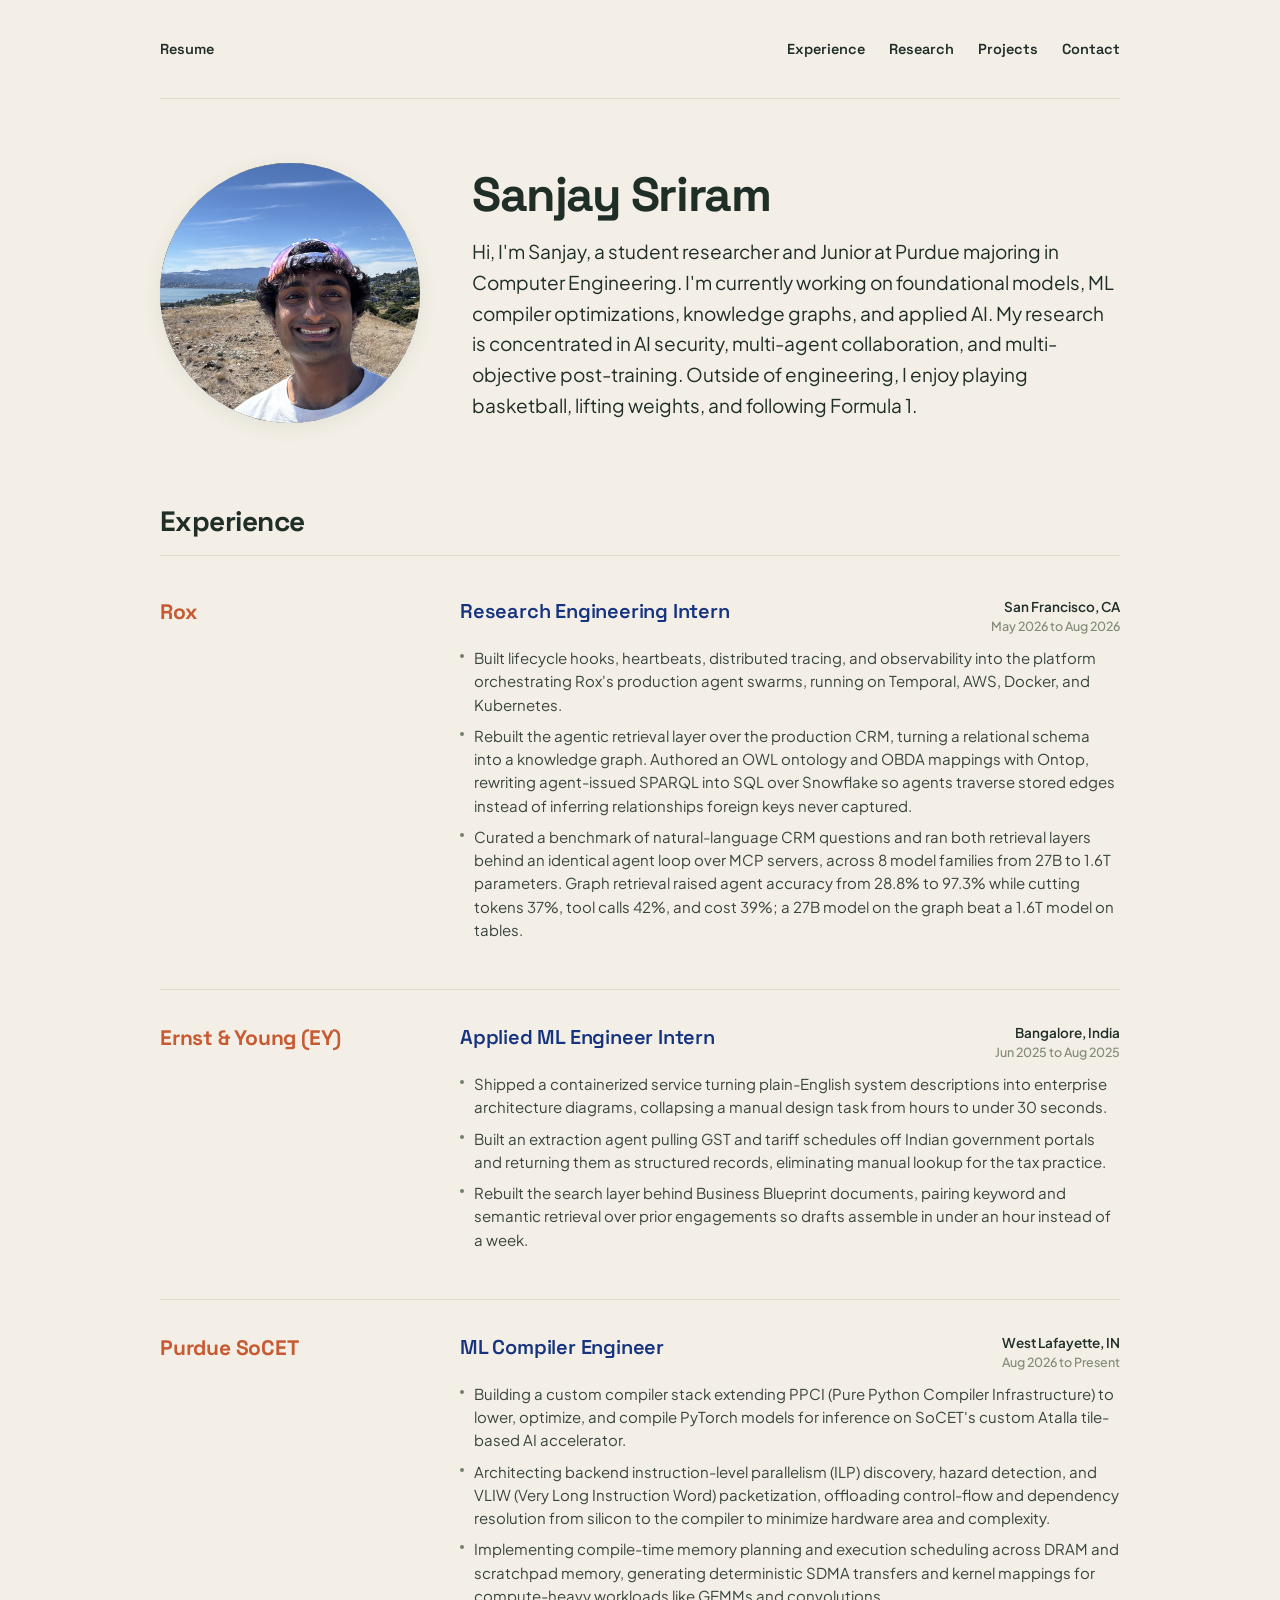
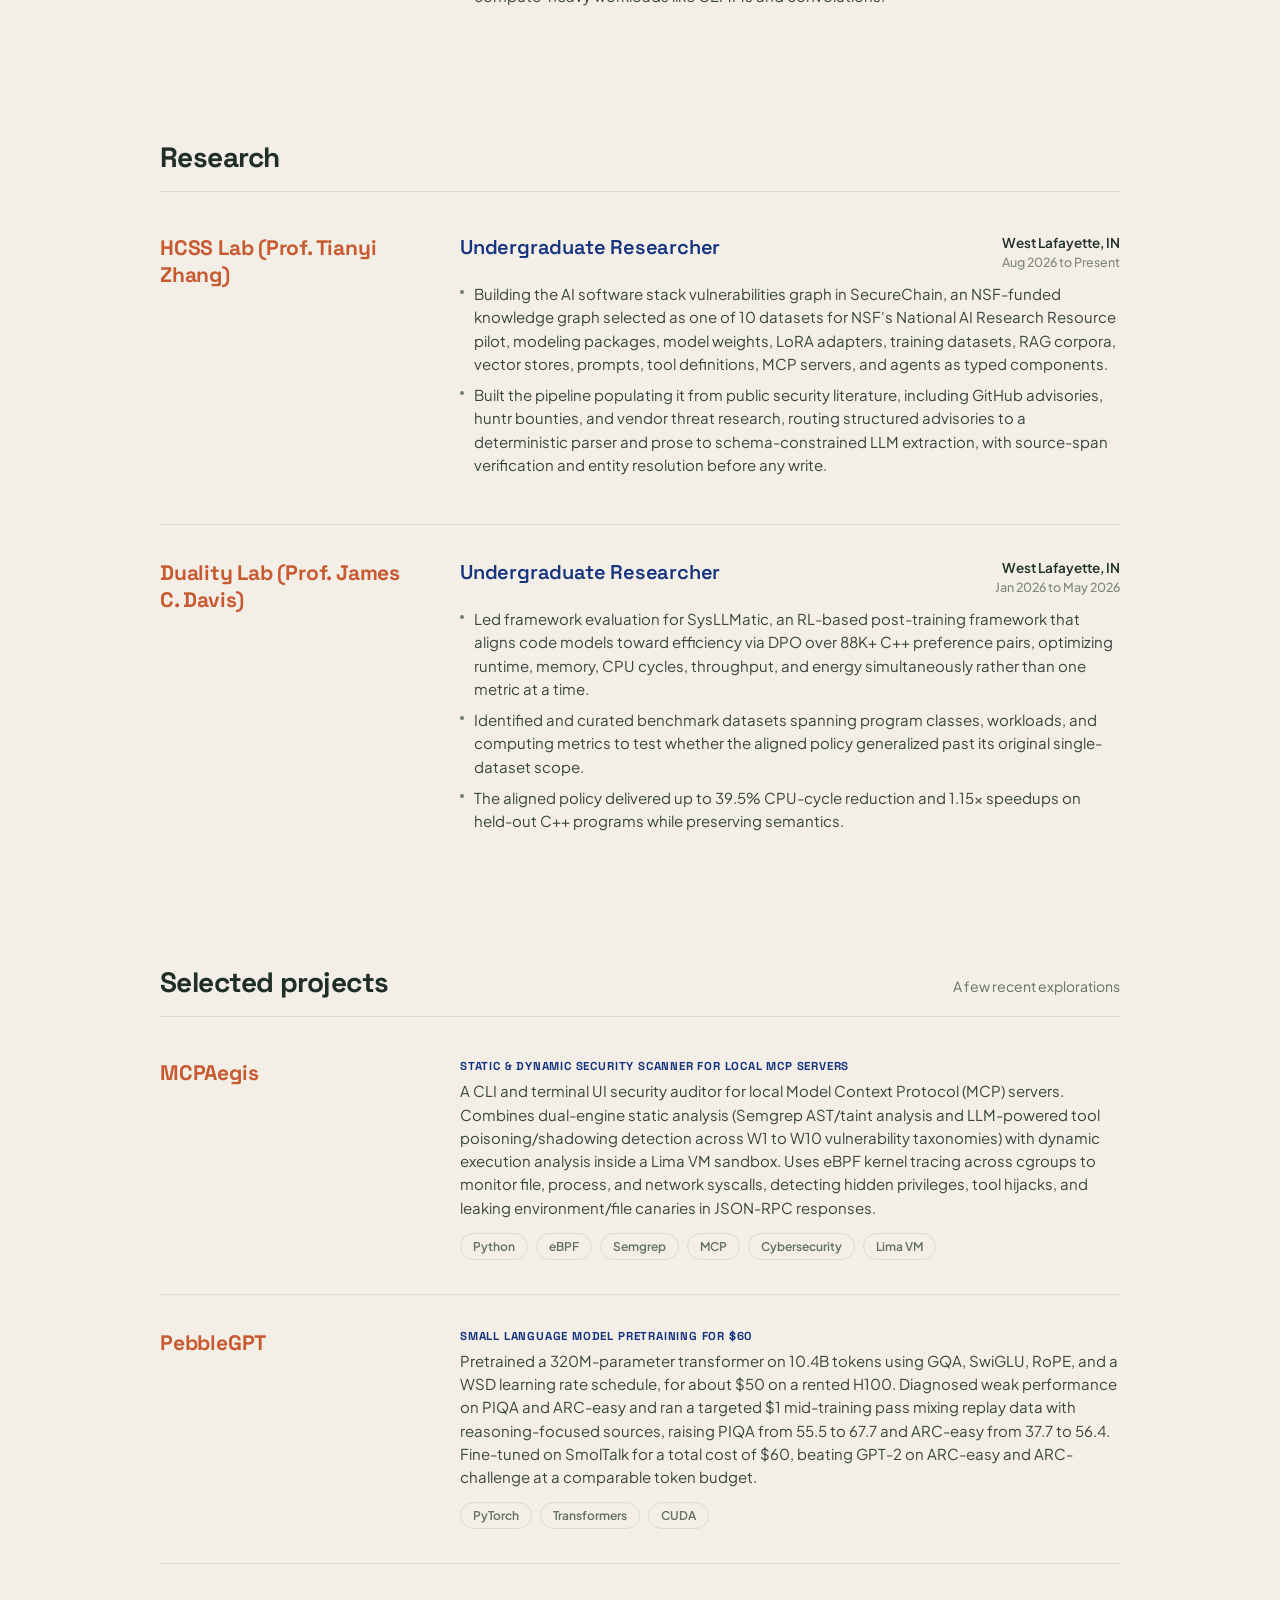
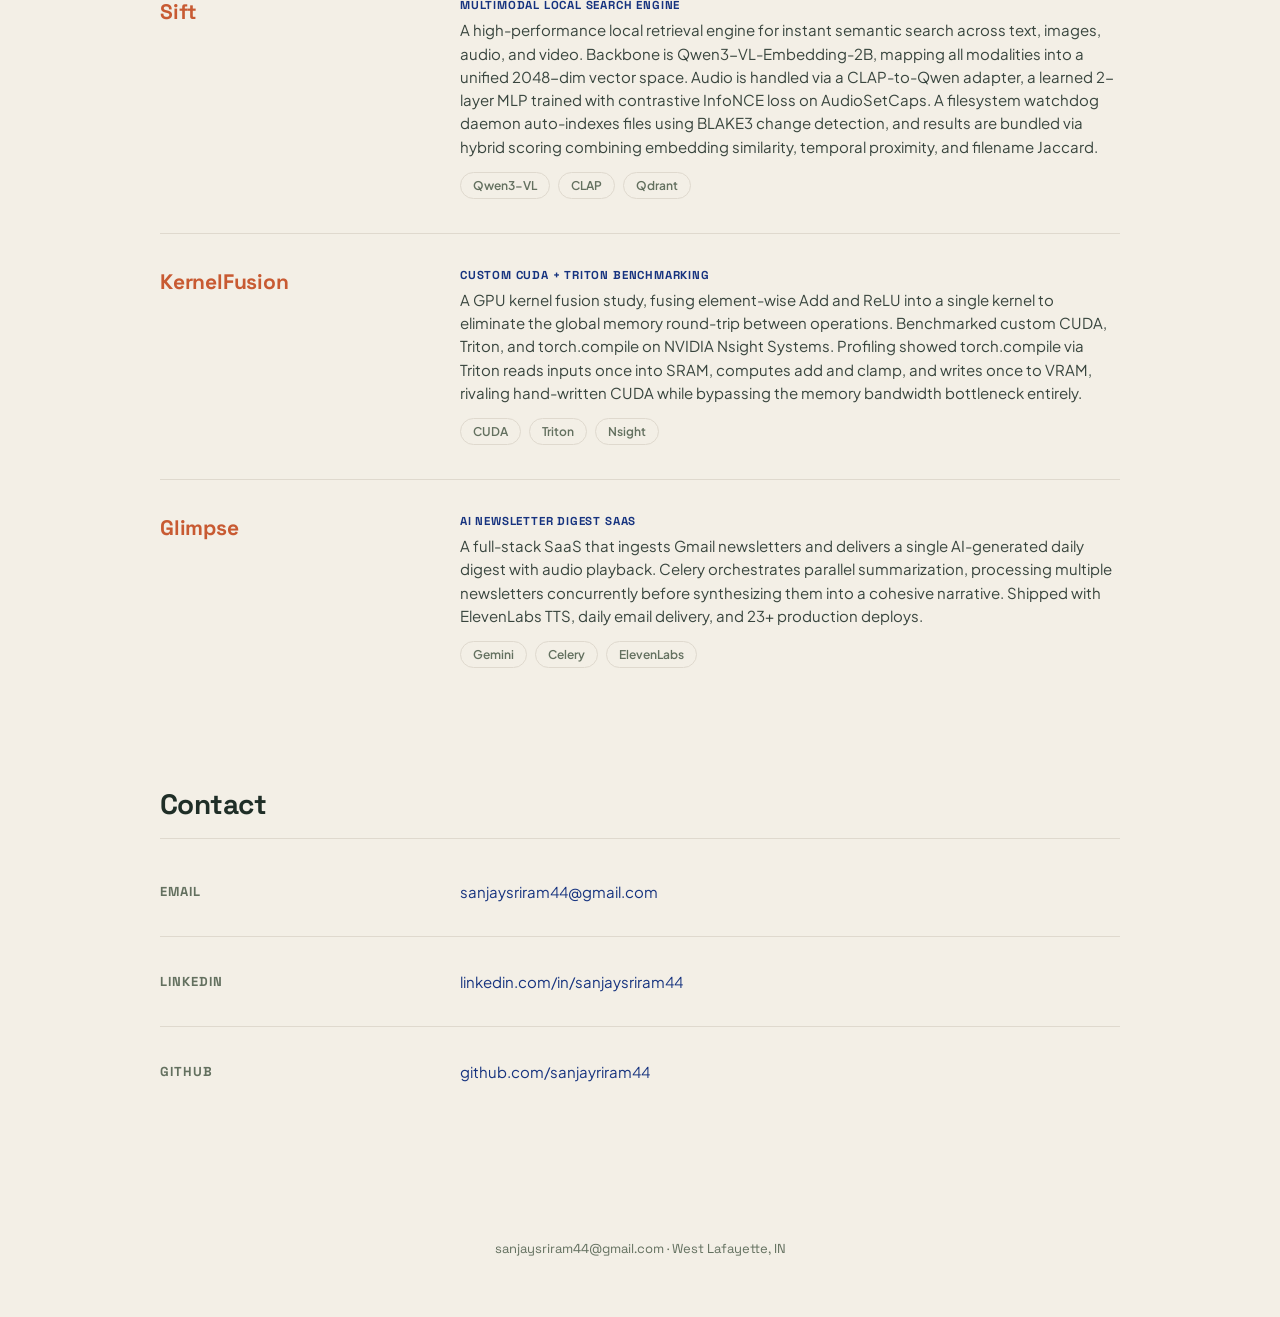
==== Sanjay Sriram.html @ 806b7314 "feat: updated site" ====
<!DOCTYPE html>
<html lang="en">
<head>
  <meta charset="UTF-8">
  <meta name="viewport" content="width=device-width, initial-scale=1.0">
  <title>Sanjay Sriram</title>
  <meta name="description" content="Sanjay Sriram. Applied ML Engineer & Student Researcher at Purdue building production AI systems, foundation models, ML compilers, and knowledge graphs.">
  <link rel="preconnect" href="https://fonts.googleapis.com">
  <link rel="preconnect" href="https://fonts.gstatic.com" crossorigin>
  <link href="https://fonts.googleapis.com/css2?family=Plus+Jakarta+Sans:ital,wght@0,400;0,500;0,600;0,700;1,400&family=Space+Grotesk:wght@500;600;700&display=swap" rel="stylesheet">
  <style>
    :root {
      --paper: #F3EFE6;
      --ink: #1F2E27;
      --ink-soft: #63705F;
      --line: #DFD9CE;

      /* Signature Navy Blue for Job Titles, Links & Kickers */
      --teal: #16337F;

      /* Burnt Terracotta Accent for Company Names, Lab Names & Project Names */
      --accent: #C85A32;

      --radius: 16px;
      --radius-pill: 999px;

      --font-heading: 'Space Grotesk', 'Module Grotesk', sans-serif;
      --font-body: 'Plus Jakarta Sans', 'Core Grotesk', -apple-system, BlinkMacSystemFont, 'Segoe UI', Roboto, sans-serif;
    }
    * { box-sizing: border-box; }
    html { scroll-behavior: smooth; }
    body {
      margin: 0;
      background: var(--paper);
      color: var(--ink);
      font-family: var(--font-body);
      -webkit-font-smoothing: antialiased;
    }
    .container { max-width: 1040px; margin: 0 auto; padding: 0 40px; }
    h1, h2, h3 { font-family: var(--font-heading); margin: 0; color: var(--ink); }
    a { color: inherit; }
    p { margin: 0; }
    ul { margin: 0; padding: 0; list-style: none; }

    /* Nav: crisp black links in Space Grotesk matching name, clean flex spacing without separator dots */
    .topnav {
      display: flex;
      justify-content: space-between;
      align-items: center;
      padding: 40px 0;
      border-bottom: 1px solid var(--line);
      margin-bottom: 64px;
    }
    .navlinks {
      font-family: var(--font-heading);
      font-size: 14.5px;
      font-weight: 600;
      color: var(--ink);
      display: flex;
      align-items: center;
      gap: 24px;
    }
    .navlinks a {
      color: var(--ink);
      text-decoration: none;
      transition: color 0.15s ease, opacity 0.15s ease;
    }
    .navlinks a:hover {
      color: var(--accent);
      opacity: 0.8;
    }

    /* Hero: larger bio, balanced vertical proportions, no location tag */
    .hero {
      display: grid;
      grid-template-columns: 260px 1fr;
      gap: 52px;
      padding-bottom: 80px;
      align-items: center;
    }
    .portrait {
      width: 260px;
      height: 260px;
      border-radius: 50%;
      object-fit: cover;
      display: block;
      box-shadow: 0 4px 20px rgba(31, 46, 39, 0.08);
    }
    .hero-right { padding-top: 4px; }
    .hero-right h1 {
      font-size: 48px;
      font-weight: 700;
      letter-spacing: -0.03em;
      line-height: 1.1;
      margin-bottom: 14px;
    }
    .hero-right .bio {
      font-family: var(--font-body);
      font-size: 19px;
      line-height: 1.62;
      max-width: 60ch;
      color: var(--ink);
    }

    section { margin-bottom: 84px; }
    .section-head {
      display: flex;
      justify-content: space-between;
      align-items: baseline;
      padding-bottom: 16px;
      border-bottom: 1px solid var(--line);
      margin-bottom: 8px;
    }
    .section-head h2 {
      font-size: 28px;
      font-weight: 700;
      letter-spacing: -0.02em;
    }
    .section-head .note {
      font-family: var(--font-body);
      font-size: 14px;
      color: var(--ink-soft);
    }

    /* Shared line-separated list item: used by Experience, Research, Projects, Contact */
    .line-item {
      display: grid;
      grid-template-columns: 260px 1fr;
      gap: 40px;
      padding: 34px 0;
      border-bottom: 1px solid var(--line);
    }
    .line-item:last-child { border-bottom: none; }

    /* Company and Lab names: 21px bold (same size / a bit bigger than 20px position title) in Accent color */
    .line-item .period {
      font-family: var(--font-heading);
      font-size: 21px;
      font-weight: 700;
      letter-spacing: -0.01em;
      color: var(--accent);
      line-height: 1.3;
    }
    .line-item .period a {
      font-size: inherit;
      color: var(--accent);
      text-decoration: none;
      transition: opacity 0.15s ease;
    }
    .line-item .period a:hover {
      text-decoration: underline;
      opacity: 0.85;
    }

    /* Role header row: job title on left, location & dates stacked on right */
    .role-header {
      display: flex;
      justify-content: space-between;
      align-items: flex-start;
      gap: 16px;
      margin-bottom: 12px;
    }

    /* Job titles in signature blue */
    .role-header h3 {
      font-family: var(--font-heading);
      font-size: 20px;
      font-weight: 600;
      letter-spacing: -0.01em;
      color: var(--teal);
      margin: 0;
    }

    /* Location with subtle date directly underneath, right-aligned */
    .role-meta {
      text-align: right;
      display: flex;
      flex-direction: column;
      align-items: flex-end;
      gap: 3px;
      flex-shrink: 0;
    }

    .role-meta .location {
      font-family: var(--font-body);
      font-size: 13.5px;
      font-weight: 600;
      color: var(--ink);
    }

    .role-meta .timing {
      font-family: var(--font-body);
      font-size: 12.5px;
      font-weight: 500;
      color: var(--ink-soft);
      opacity: 0.8;
    }

    .line-item ul {
      display: flex;
      flex-direction: column;
      gap: 8px;
      margin-bottom: 14px;
    }
    .line-item li {
      font-size: 15px;
      line-height: 1.55;
      color: var(--ink);
      opacity: 0.88;
      padding-left: 14px;
      position: relative;
    }
    .line-item li::before {
      content: "";
      position: absolute; left: 0; top: 8px;
      width: 4px; height: 4px; border-radius: 50%;
      background: var(--ink-soft);
    }
    .line-item .stat-line { font-size: 15px; color: var(--ink); opacity: 0.88; margin-bottom: 14px; }
    
    .tag-row { display: flex; gap: 8px; flex-wrap: wrap; }
    .tag-row span {
      font-family: var(--font-body);
      font-size: 12px;
      font-weight: 600;
      padding: 5px 12px;
      border-radius: var(--radius-pill);
      border: 1.3px solid;
      color: var(--ink-soft);
      border-color: var(--line);
      transition: all 0.15s ease;
    }
    .tag-row span:hover {
      border-color: var(--accent);
      color: var(--accent);
    }

    /* Projects: project names in 21px bold accent color linked to GitHub */
    #projects .line-item h3 {
      font-family: var(--font-heading);
      font-size: 21px;
      font-weight: 700;
      letter-spacing: -0.01em;
      color: var(--accent);
      line-height: 1.3;
      margin: 0;
    }
    #projects .line-item h3 a {
      font-size: inherit;
      color: var(--accent);
      text-decoration: none;
      transition: opacity 0.15s ease;
    }
    #projects .line-item h3 a:hover {
      text-decoration: underline;
      opacity: 0.85;
    }

    /* Summary titles / kickers in signature blue */
    .kicker {
      font-family: var(--font-heading);
      font-size: 11.5px;
      font-weight: 700;
      letter-spacing: 0.07em;
      text-transform: uppercase;
      color: var(--teal);
      margin-bottom: 6px;
    }
    .line-item .desc {
      font-size: 15px;
      line-height: 1.55;
      color: var(--ink);
      opacity: 0.88;
      margin-bottom: 14px;
    }

    /* Contact Links: explicitly scoped to #contact */
    .contact-label {
      font-family: var(--font-heading);
      font-size: 13px;
      font-weight: 700;
      letter-spacing: 0.08em;
      color: var(--ink-soft);
      padding-top: 2px;
    }

    #contact .line-item a {
      font-size: 15px;
      color: var(--teal);
      text-decoration: none;
      transition: color 0.15s ease;
    }
    #contact .line-item a:hover {
      color: var(--accent);
      text-decoration: underline;
    }

    footer.page-footer {
      text-align: center;
      padding: 40px 0 60px;
      font-family: var(--font-heading);
      font-size: 13px;
      color: var(--ink-soft);
    }

    @media (max-width: 720px) {
      .topnav {
        flex-direction: column;
        gap: 12px;
        align-items: flex-start;
        padding: 24px 0;
      }
      .navlinks { gap: 16px; }
      .hero { grid-template-columns: 1fr; gap: 32px; }
      .line-item { grid-template-columns: 1fr; gap: 16px; }
      .role-header { flex-direction: column; align-items: flex-start; gap: 4px; }
      .role-meta { text-align: left; align-items: flex-start; }
      .nav-right { display: none; }
    }
  </style>
</head>
<body>
  <div class="container">
    <div class="topnav">
      <div class="nav-left navlinks">
        <a href="resume.pdf" target="_blank" rel="noopener noreferrer">Resume</a>
      </div>
      <div class="nav-right navlinks">
        <a href="#experience">Experience</a>
        <a href="#research">Research</a>
        <a href="#projects">Projects</a>
        <a href="#contact">Contact</a>
      </div>
    </div>

    <div class="hero">
      <img src="profile.jpg" alt="Sanjay Sriram" class="portrait">
      <div class="hero-right">
        <h1>Sanjay Sriram</h1>
        <p class="bio">Hi, I'm Sanjay, a student researcher and Junior at Purdue majoring in Computer Engineering. I'm currently working on foundational models, ML compiler optimizations, knowledge graphs, and applied AI. My research is concentrated in AI security, multi-agent collaboration, and multi-objective post-training. Outside of engineering, I enjoy playing basketball, lifting weights, and following Formula 1.</p>
      </div>
    </div>

    <section id="experience">
      <div class="section-head"><h2>Experience</h2></div>

      <div class="line-item">
        <div class="period"><a href="https://www.rox.com/" target="_blank" rel="noopener noreferrer">Rox</a></div>
        <div>
          <div class="role-header">
            <h3>Research Engineering Intern</h3>
            <div class="role-meta">
              <div class="location">San Francisco, CA</div>
              <div class="timing">May 2026 to Aug 2026</div>
            </div>
          </div>
          <ul>
            <li>Built lifecycle hooks, heartbeats, distributed tracing, and observability into the platform orchestrating Rox's production agent swarms, running on Temporal, AWS, Docker, and Kubernetes.</li>
            <li>Rebuilt the agentic retrieval layer over the production CRM, turning a relational schema into a knowledge graph. Authored an OWL ontology and OBDA mappings with Ontop, rewriting agent-issued SPARQL into SQL over Snowflake so agents traverse stored edges instead of inferring relationships foreign keys never captured.</li>
            <li>Curated a benchmark of natural-language CRM questions and ran both retrieval layers behind an identical agent loop over MCP servers, across 8 model families from 27B to 1.6T parameters. Graph retrieval raised agent accuracy from 28.8% to 97.3% while cutting tokens 37%, tool calls 42%, and cost 39%; a 27B model on the graph beat a 1.6T model on tables.</li>
          </ul>
        </div>
      </div>

      <div class="line-item">
        <div class="period"><a href="https://www.ey.com/en_us" target="_blank" rel="noopener noreferrer">Ernst &amp; Young (EY)</a></div>
        <div>
          <div class="role-header">
            <h3>Applied ML Engineer Intern</h3>
            <div class="role-meta">
              <div class="location">Bangalore, India</div>
              <div class="timing">Jun 2025 to Aug 2025</div>
            </div>
          </div>
          <ul>
            <li>Shipped a containerized service turning plain-English system descriptions into enterprise architecture diagrams, collapsing a manual design task from hours to under 30 seconds.</li>
            <li>Built an extraction agent pulling GST and tariff schedules off Indian government portals and returning them as structured records, eliminating manual lookup for the tax practice.</li>
            <li>Rebuilt the search layer behind Business Blueprint documents, pairing keyword and semantic retrieval over prior engagements so drafts assemble in under an hour instead of a week.</li>
          </ul>
        </div>
      </div>

      <div class="line-item">
        <div class="period"><a href="https://engineering.purdue.edu/SoC-Team" target="_blank" rel="noopener noreferrer">Purdue SoCET</a></div>
        <div>
          <div class="role-header">
            <h3>ML Compiler Engineer</h3>
            <div class="role-meta">
              <div class="location">West Lafayette, IN</div>
              <div class="timing">Aug 2026 to Present</div>
            </div>
          </div>
          <ul>
            <li>Building a custom compiler stack extending PPCI (Pure Python Compiler Infrastructure) to lower, optimize, and compile PyTorch models for inference on SoCET's custom Atalla tile-based AI accelerator.</li>
            <li>Architecting backend instruction-level parallelism (ILP) discovery, hazard detection, and VLIW (Very Long Instruction Word) packetization, offloading control-flow and dependency resolution from silicon to the compiler to minimize hardware area and complexity.</li>
            <li>Implementing compile-time memory planning and execution scheduling across DRAM and scratchpad memory, generating deterministic SDMA transfers and kernel mappings for compute-heavy workloads like GEMMs and convolutions.</li>
          </ul>
        </div>
      </div>
    </section>

    <section id="research">
      <div class="section-head"><h2>Research</h2></div>

      <div class="line-item research-item">
        <div class="period"><a href="https://tianyi-zhang.github.io/" target="_blank" rel="noopener noreferrer">HCSS Lab (Prof. Tianyi Zhang)</a></div>
        <div>
          <div class="role-header">
            <h3>Undergraduate Researcher</h3>
            <div class="role-meta">
              <div class="location">West Lafayette, IN</div>
              <div class="timing">Aug 2026 to Present</div>
            </div>
          </div>
          <ul>
            <li>Building the AI software stack vulnerabilities graph in SecureChain, an NSF-funded knowledge graph selected as one of 10 datasets for NSF's National AI Research Resource pilot, modeling packages, model weights, LoRA adapters, training datasets, RAG corpora, vector stores, prompts, tool definitions, MCP servers, and agents as typed components.</li>
            <li>Built the pipeline populating it from public security literature, including GitHub advisories, huntr bounties, and vendor threat research, routing structured advisories to a deterministic parser and prose to schema-constrained LLM extraction, with source-span verification and entity resolution before any write.</li>
          </ul>
        </div>
      </div>

      <div class="line-item research-item">
        <div class="period"><a href="https://davisjam.github.io/" target="_blank" rel="noopener noreferrer">Duality Lab (Prof. James C. Davis)</a></div>
        <div>
          <div class="role-header">
            <h3>Undergraduate Researcher</h3>
            <div class="role-meta">
              <div class="location">West Lafayette, IN</div>
              <div class="timing">Jan 2026 to May 2026</div>
            </div>
          </div>
          <ul>
            <li>Led framework evaluation for SysLLMatic, an RL-based post-training framework that aligns code models toward efficiency via DPO over 88K+ C++ preference pairs, optimizing runtime, memory, CPU cycles, throughput, and energy simultaneously rather than one metric at a time.</li>
            <li>Identified and curated benchmark datasets spanning program classes, workloads, and computing metrics to test whether the aligned policy generalized past its original single-dataset scope.</li>
            <li>The aligned policy delivered up to 39.5% CPU-cycle reduction and 1.15x speedups on held-out C++ programs while preserving semantics.</li>
          </ul>
        </div>
      </div>
    </section>

    <section id="projects">
      <div class="section-head">
        <h2>Selected projects</h2>
        <span class="note">A few recent explorations</span>
      </div>

      <div class="line-item">
        <div>
          <h3><a href="https://github.com/sanjayriram44/MCPAegis" target="_blank" rel="noopener noreferrer">MCPAegis</a></h3>
        </div>
        <div>
          <div class="kicker">Static &amp; Dynamic Security Scanner for Local MCP Servers</div>
          <p class="desc">A CLI and terminal UI security auditor for local Model Context Protocol (MCP) servers. Combines dual-engine static analysis (Semgrep AST/taint analysis and LLM-powered tool poisoning/shadowing detection across W1 to W10 vulnerability taxonomies) with dynamic execution analysis inside a Lima VM sandbox. Uses eBPF kernel tracing across cgroups to monitor file, process, and network syscalls, detecting hidden privileges, tool hijacks, and leaking environment/file canaries in JSON-RPC responses.</p>
          <div class="tag-row"><span>Python</span><span>eBPF</span><span>Semgrep</span><span>MCP</span><span>Cybersecurity</span><span>Lima VM</span></div>
        </div>
      </div>

      <div class="line-item">
        <div>
          <h3><a href="https://github.com/sanjayriram44/PebbleGPT" target="_blank" rel="noopener noreferrer">PebbleGPT</a></h3>
        </div>
        <div>
          <div class="kicker">Small Language Model Pretraining for $60</div>
          <p class="desc">Pretrained a 320M-parameter transformer on 10.4B tokens using GQA, SwiGLU, RoPE, and a WSD learning rate schedule, for about $50 on a rented H100. Diagnosed weak performance on PIQA and ARC-easy and ran a targeted $1 mid-training pass mixing replay data with reasoning-focused sources, raising PIQA from 55.5 to 67.7 and ARC-easy from 37.7 to 56.4. Fine-tuned on SmolTalk for a total cost of $60, beating GPT-2 on ARC-easy and ARC-challenge at a comparable token budget.</p>
          <div class="tag-row"><span>PyTorch</span><span>Transformers</span><span>CUDA</span></div>
        </div>
      </div>

      <div class="line-item">
        <div>
          <h3><a href="https://github.com/akkshay0107/sift" target="_blank" rel="noopener noreferrer">Sift</a></h3>
        </div>
        <div>
          <div class="kicker">Multimodal Local Search Engine</div>
          <p class="desc">A high-performance local retrieval engine for instant semantic search across text, images, audio, and video. Backbone is Qwen3-VL-Embedding-2B, mapping all modalities into a unified 2048-dim vector space. Audio is handled via a CLAP-to-Qwen adapter, a learned 2-layer MLP trained with contrastive InfoNCE loss on AudioSetCaps. A filesystem watchdog daemon auto-indexes files using BLAKE3 change detection, and results are bundled via hybrid scoring combining embedding similarity, temporal proximity, and filename Jaccard.</p>
          <div class="tag-row"><span>Qwen3-VL</span><span>CLAP</span><span>Qdrant</span></div>
        </div>
      </div>

      <div class="line-item">
        <div>
          <h3><a href="https://github.com/sanjayriram44/KernelFusion" target="_blank" rel="noopener noreferrer">KernelFusion</a></h3>
        </div>
        <div>
          <div class="kicker">Custom CUDA + Triton Benchmarking</div>
          <p class="desc">A GPU kernel fusion study, fusing element-wise Add and ReLU into a single kernel to eliminate the global memory round-trip between operations. Benchmarked custom CUDA, Triton, and torch.compile on NVIDIA Nsight Systems. Profiling showed torch.compile via Triton reads inputs once into SRAM, computes add and clamp, and writes once to VRAM, rivaling hand-written CUDA while bypassing the memory bandwidth bottleneck entirely.</p>
          <div class="tag-row"><span>CUDA</span><span>Triton</span><span>Nsight</span></div>
        </div>
      </div>

      <div class="line-item">
        <div>
          <h3><a href="https://github.com/sanjayriram44/glimpse" target="_blank" rel="noopener noreferrer">Glimpse</a></h3>
        </div>
        <div>
          <div class="kicker">AI Newsletter Digest SaaS</div>
          <p class="desc">A full-stack SaaS that ingests Gmail newsletters and delivers a single AI-generated daily digest with audio playback. Celery orchestrates parallel summarization, processing multiple newsletters concurrently before synthesizing them into a cohesive narrative. Shipped with ElevenLabs TTS, daily email delivery, and 23+ production deploys.</p>
          <div class="tag-row"><span>Gemini</span><span>Celery</span><span>ElevenLabs</span></div>
        </div>
      </div>
    </section>

    <section id="contact">
      <div class="section-head"><h2>Contact</h2></div>
      <div class="line-item">
        <div class="contact-label">EMAIL</div>
        <div><a href="mailto:sanjaysriram44@gmail.com">sanjaysriram44@gmail.com</a></div>
      </div>
      <div class="line-item">
        <div class="contact-label">LINKEDIN</div>
        <div><a href="https://www.linkedin.com/in/sanjaysriram44/" target="_blank" rel="noopener noreferrer">linkedin.com/in/sanjaysriram44</a></div>
      </div>
      <div class="line-item">
        <div class="contact-label">GITHUB</div>
        <div><a href="https://github.com/sanjayriram44" target="_blank" rel="noopener noreferrer">github.com/sanjayriram44</a></div>
      </div>
    </section>

    <footer class="page-footer">sanjaysriram44@gmail.com · West Lafayette, IN</footer>
  </div>
</body>
</html>
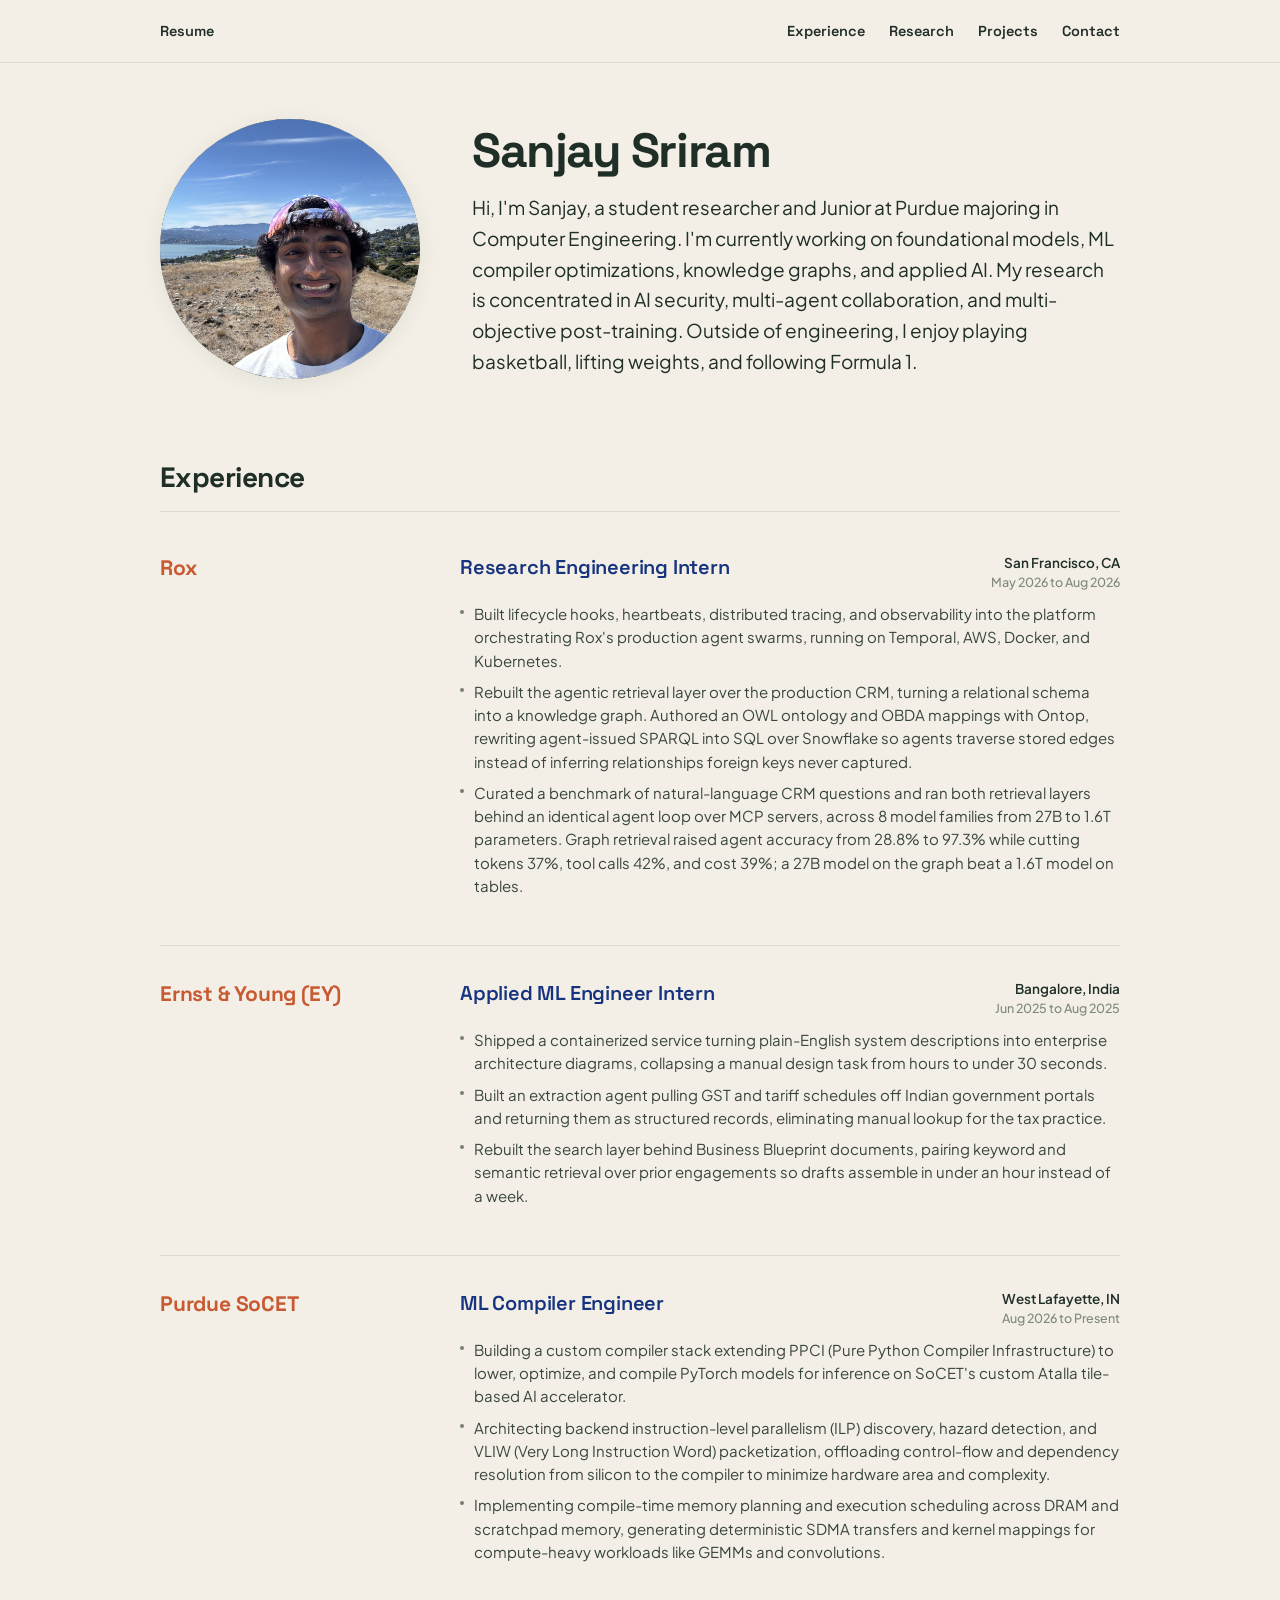
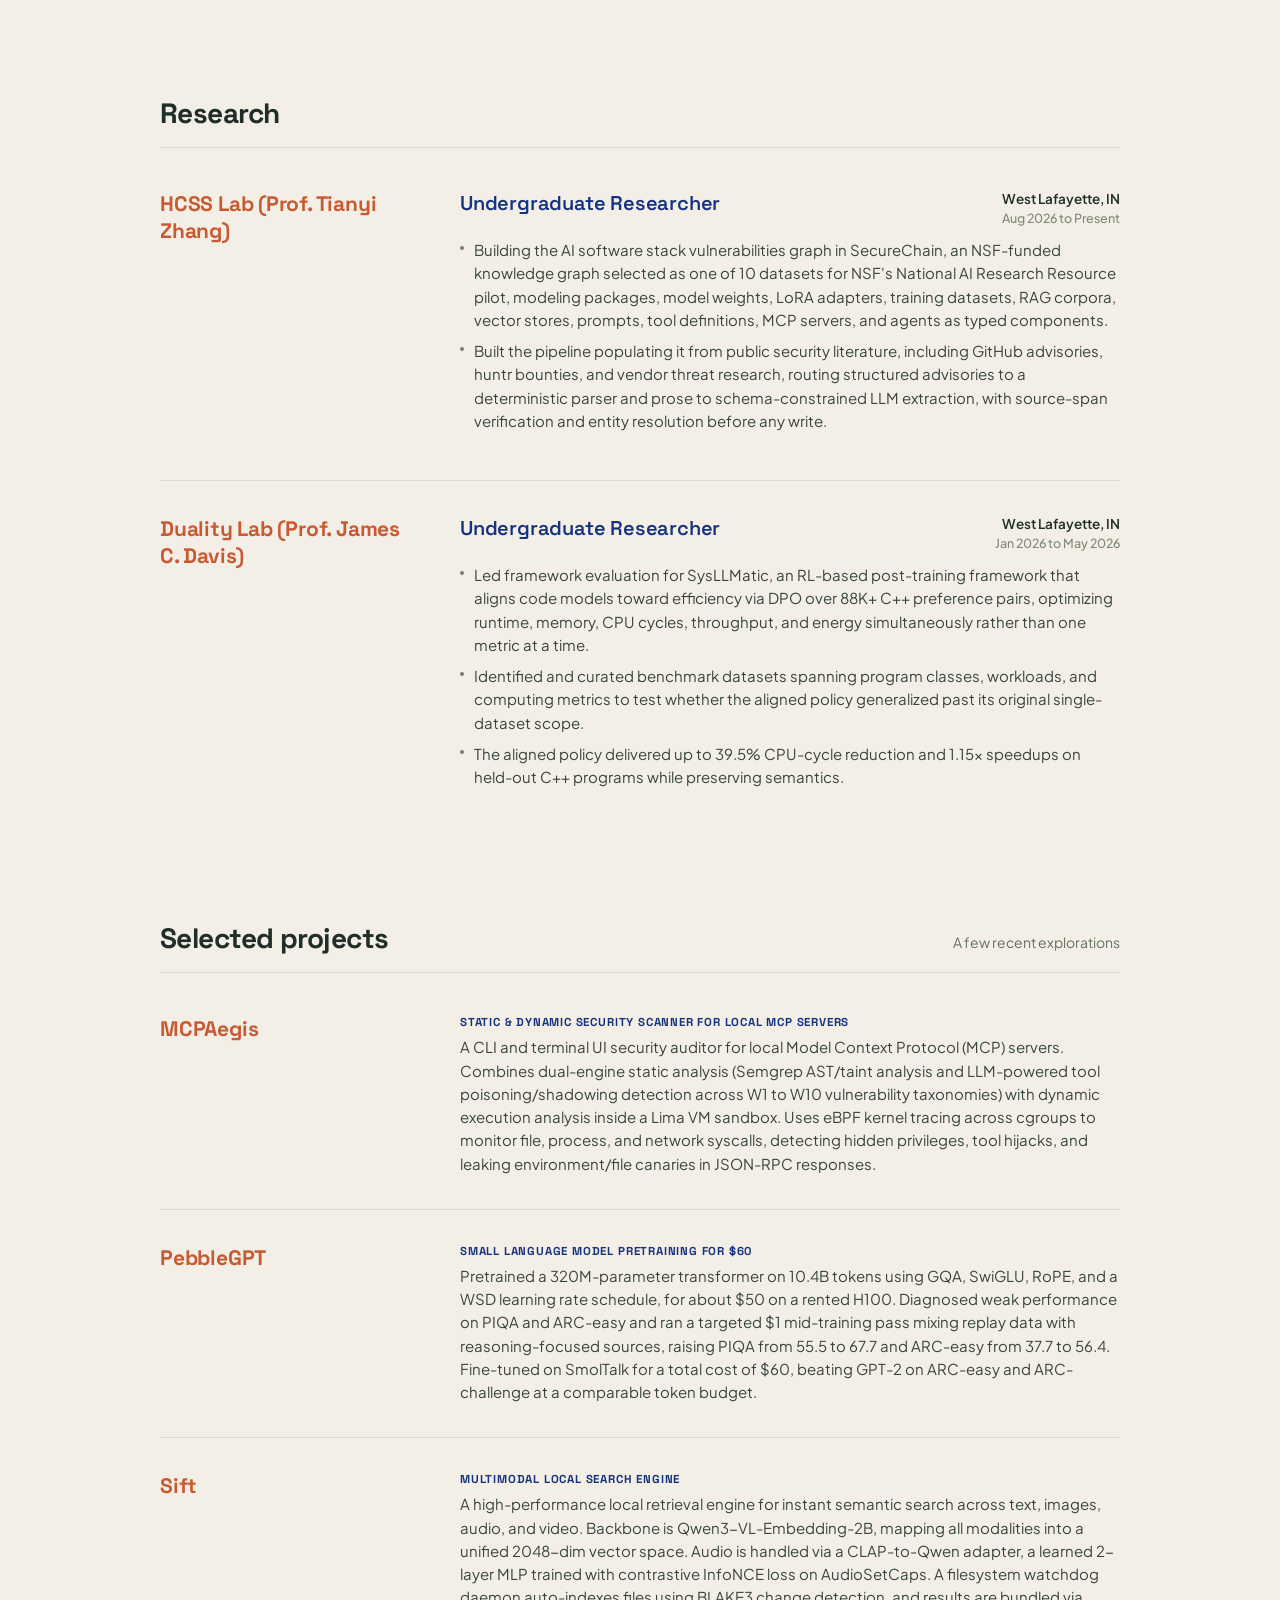
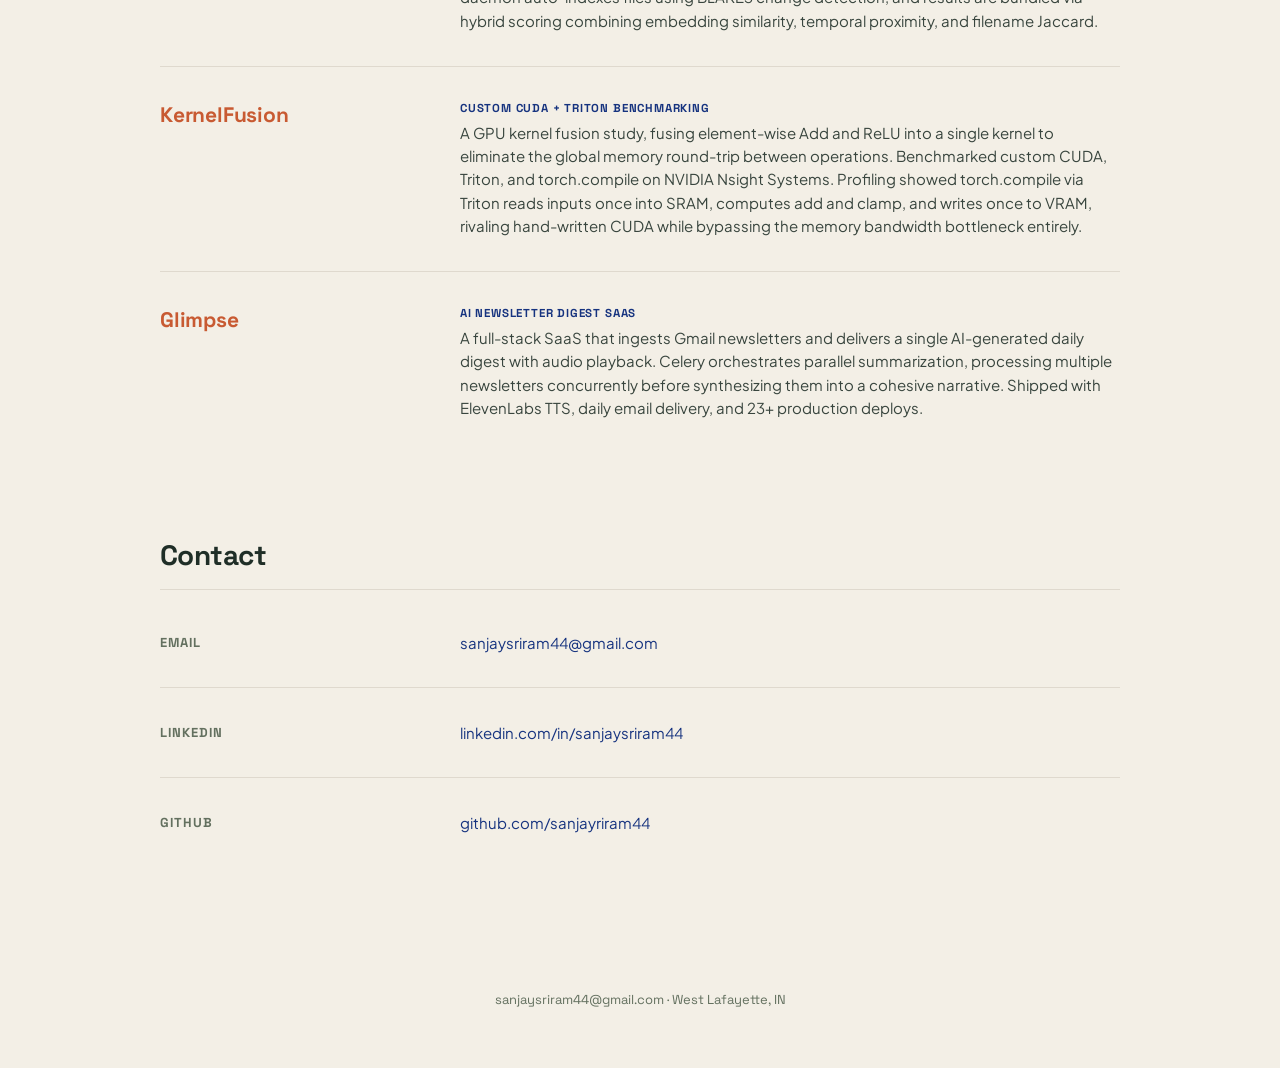
==== commit 2f34a8fc: "feat: updated site" ====
--- a/Sanjay Sriram.html
+++ b/Sanjay Sriram.html
@@ -28,7 +28,10 @@
       --font-body: 'Plus Jakarta Sans', 'Core Grotesk', -apple-system, BlinkMacSystemFont, 'Segoe UI', Roboto, sans-serif;
     }
     * { box-sizing: border-box; }
-    html { scroll-behavior: smooth; }
+    html {
+      scroll-behavior: smooth;
+      scroll-padding-top: 80px;
+    }
     body {
       margin: 0;
       background: var(--paper);
@@ -42,14 +45,21 @@
     p { margin: 0; }
     ul { margin: 0; padding: 0; list-style: none; }
 
-    /* Nav: crisp black links in Space Grotesk matching name, clean flex spacing without separator dots */
+    /* Sticky Nav: stays pinned at top with subtle backdrop blur */
+    .topnav-wrap {
+      position: sticky;
+      top: 0;
+      z-index: 1000;
+      background: rgba(243, 239, 230, 0.92);
+      backdrop-filter: blur(12px);
+      -webkit-backdrop-filter: blur(12px);
+      border-bottom: 1px solid var(--line);
+    }
     .topnav {
       display: flex;
       justify-content: space-between;
       align-items: center;
-      padding: 40px 0;
-      border-bottom: 1px solid var(--line);
-      margin-bottom: 64px;
+      padding: 22px 0;
     }
     .navlinks {
       font-family: var(--font-heading);
@@ -75,6 +85,7 @@
       display: grid;
       grid-template-columns: 260px 1fr;
       gap: 52px;
+      padding-top: 56px;
       padding-bottom: 80px;
       align-items: center;
     }
@@ -271,7 +282,7 @@
       line-height: 1.55;
       color: var(--ink);
       opacity: 0.88;
-      margin-bottom: 14px;
+      margin-bottom: 0;
     }
 
     /* Contact Links: explicitly scoped to #contact */
@@ -305,13 +316,10 @@
 
     @media (max-width: 720px) {
       .topnav {
-        flex-direction: column;
-        gap: 12px;
-        align-items: flex-start;
-        padding: 24px 0;
+        padding: 16px 0;
       }
       .navlinks { gap: 16px; }
-      .hero { grid-template-columns: 1fr; gap: 32px; }
+      .hero { grid-template-columns: 1fr; gap: 32px; padding-top: 36px; }
       .line-item { grid-template-columns: 1fr; gap: 16px; }
       .role-header { flex-direction: column; align-items: flex-start; gap: 4px; }
       .role-meta { text-align: left; align-items: flex-start; }
@@ -320,19 +328,23 @@
   </style>
 </head>
 <body>
+  <header class="topnav-wrap">
+    <div class="container">
+      <nav class="topnav">
+        <div class="nav-left navlinks">
+          <a href="resume.pdf" target="_blank" rel="noopener noreferrer">Resume</a>
+        </div>
+        <div class="nav-right navlinks">
+          <a href="#experience">Experience</a>
+          <a href="#research">Research</a>
+          <a href="#projects">Projects</a>
+          <a href="#contact">Contact</a>
+        </div>
+      </nav>
+    </div>
+  </header>
+
   <div class="container">
-    <div class="topnav">
-      <div class="nav-left navlinks">
-        <a href="resume.pdf" target="_blank" rel="noopener noreferrer">Resume</a>
-      </div>
-      <div class="nav-right navlinks">
-        <a href="#experience">Experience</a>
-        <a href="#research">Research</a>
-        <a href="#projects">Projects</a>
-        <a href="#contact">Contact</a>
-      </div>
-    </div>
-
     <div class="hero">
       <img src="profile.jpg" alt="Sanjay Sriram" class="portrait">
       <div class="hero-right">
@@ -451,7 +463,6 @@
         <div>
           <div class="kicker">Static &amp; Dynamic Security Scanner for Local MCP Servers</div>
           <p class="desc">A CLI and terminal UI security auditor for local Model Context Protocol (MCP) servers. Combines dual-engine static analysis (Semgrep AST/taint analysis and LLM-powered tool poisoning/shadowing detection across W1 to W10 vulnerability taxonomies) with dynamic execution analysis inside a Lima VM sandbox. Uses eBPF kernel tracing across cgroups to monitor file, process, and network syscalls, detecting hidden privileges, tool hijacks, and leaking environment/file canaries in JSON-RPC responses.</p>
-          <div class="tag-row"><span>Python</span><span>eBPF</span><span>Semgrep</span><span>MCP</span><span>Cybersecurity</span><span>Lima VM</span></div>
         </div>
       </div>
 
@@ -462,7 +473,6 @@
         <div>
           <div class="kicker">Small Language Model Pretraining for $60</div>
           <p class="desc">Pretrained a 320M-parameter transformer on 10.4B tokens using GQA, SwiGLU, RoPE, and a WSD learning rate schedule, for about $50 on a rented H100. Diagnosed weak performance on PIQA and ARC-easy and ran a targeted $1 mid-training pass mixing replay data with reasoning-focused sources, raising PIQA from 55.5 to 67.7 and ARC-easy from 37.7 to 56.4. Fine-tuned on SmolTalk for a total cost of $60, beating GPT-2 on ARC-easy and ARC-challenge at a comparable token budget.</p>
-          <div class="tag-row"><span>PyTorch</span><span>Transformers</span><span>CUDA</span></div>
         </div>
       </div>
 
@@ -473,7 +483,6 @@
         <div>
           <div class="kicker">Multimodal Local Search Engine</div>
           <p class="desc">A high-performance local retrieval engine for instant semantic search across text, images, audio, and video. Backbone is Qwen3-VL-Embedding-2B, mapping all modalities into a unified 2048-dim vector space. Audio is handled via a CLAP-to-Qwen adapter, a learned 2-layer MLP trained with contrastive InfoNCE loss on AudioSetCaps. A filesystem watchdog daemon auto-indexes files using BLAKE3 change detection, and results are bundled via hybrid scoring combining embedding similarity, temporal proximity, and filename Jaccard.</p>
-          <div class="tag-row"><span>Qwen3-VL</span><span>CLAP</span><span>Qdrant</span></div>
         </div>
       </div>
 
@@ -484,7 +493,6 @@
         <div>
           <div class="kicker">Custom CUDA + Triton Benchmarking</div>
           <p class="desc">A GPU kernel fusion study, fusing element-wise Add and ReLU into a single kernel to eliminate the global memory round-trip between operations. Benchmarked custom CUDA, Triton, and torch.compile on NVIDIA Nsight Systems. Profiling showed torch.compile via Triton reads inputs once into SRAM, computes add and clamp, and writes once to VRAM, rivaling hand-written CUDA while bypassing the memory bandwidth bottleneck entirely.</p>
-          <div class="tag-row"><span>CUDA</span><span>Triton</span><span>Nsight</span></div>
         </div>
       </div>
 
@@ -495,7 +503,6 @@
         <div>
           <div class="kicker">AI Newsletter Digest SaaS</div>
           <p class="desc">A full-stack SaaS that ingests Gmail newsletters and delivers a single AI-generated daily digest with audio playback. Celery orchestrates parallel summarization, processing multiple newsletters concurrently before synthesizing them into a cohesive narrative. Shipped with ElevenLabs TTS, daily email delivery, and 23+ production deploys.</p>
-          <div class="tag-row"><span>Gemini</span><span>Celery</span><span>ElevenLabs</span></div>
         </div>
       </div>
     </section>
